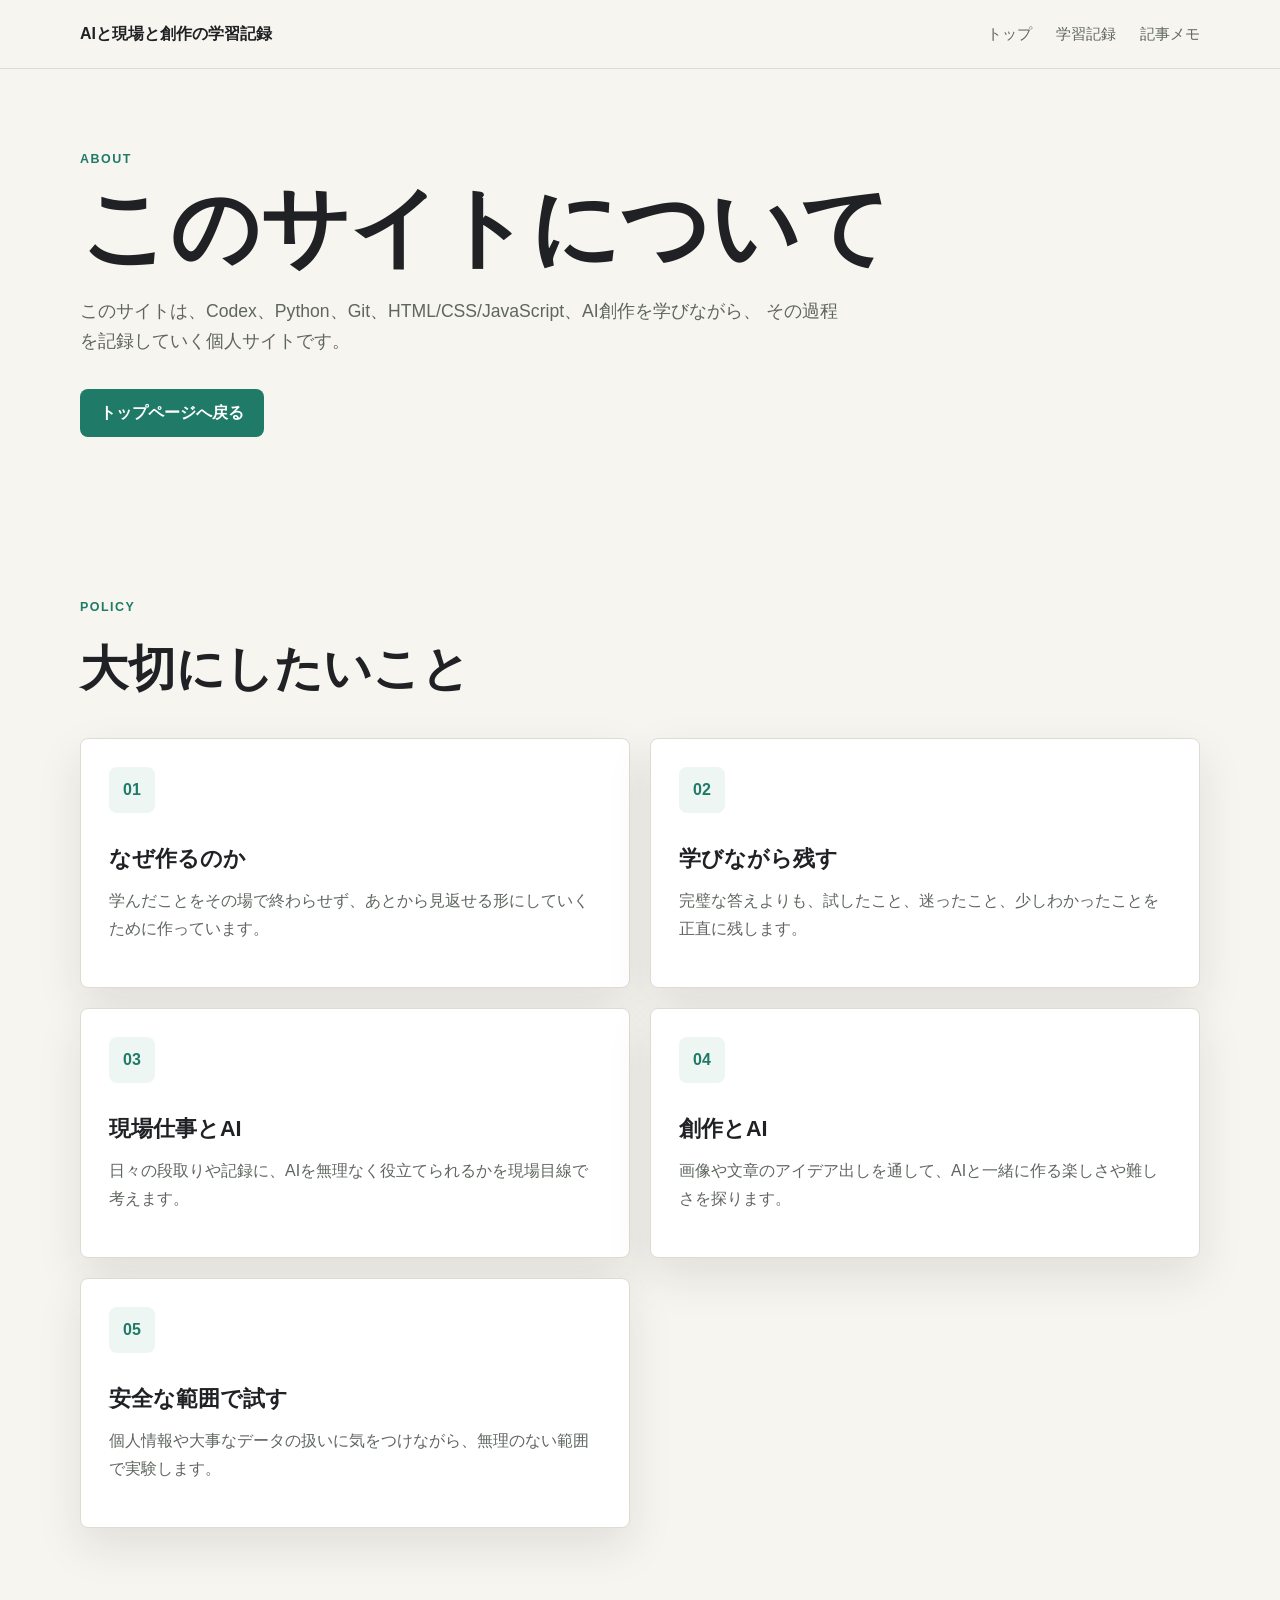
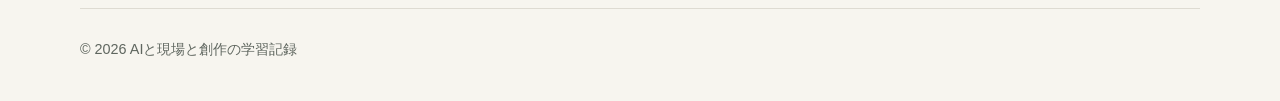
==== about.html @ 14029eb0 "Add about page" ====
<!DOCTYPE html>
<html lang="ja">
<head>
  <meta charset="UTF-8">
  <meta name="viewport" content="width=device-width, initial-scale=1.0">
  <title>このサイトについて | AIと現場と創作の学習記録</title>
  <link rel="stylesheet" href="style.css">
</head>
<body>
  <header class="site-header">
    <nav class="nav" aria-label="メインナビゲーション">
      <a class="logo" href="index.html#about">AIと現場と創作の学習記録</a>
      <button class="nav-toggle" type="button" aria-expanded="false" aria-controls="nav-links">
        <span class="nav-toggle-line"></span>
        <span class="nav-toggle-line"></span>
        <span class="nav-toggle-line"></span>
        <span class="sr-only">メニュー</span>
      </button>
      <ul class="nav-links" id="nav-links">
        <li><a href="index.html#about">トップ</a></li>
        <li><a href="learning.html">学習記録</a></li>
        <li><a href="articles.html">記事メモ</a></li>
      </ul>
    </nav>
  </header>

  <main>
    <section class="section page-intro">
      <p class="eyebrow">About</p>
      <h1>このサイトについて</h1>
      <p class="lead">
        このサイトは、Codex、Python、Git、HTML/CSS/JavaScript、AI創作を学びながら、
        その過程を記録していく個人サイトです。
      </p>
      <a class="primary-link" href="index.html#about">トップページへ戻る</a>
    </section>

    <section class="section" aria-labelledby="about-title">
      <div class="section-heading">
        <p class="eyebrow">Policy</p>
        <h2 id="about-title">大切にしたいこと</h2>
      </div>

      <div class="card-grid learning-grid">
        <article class="topic-card">
          <div class="card-icon">01</div>
          <h3>なぜ作るのか</h3>
          <p>
            学んだことをその場で終わらせず、あとから見返せる形にしていくために作っています。
          </p>
        </article>

        <article class="topic-card">
          <div class="card-icon">02</div>
          <h3>学びながら残す</h3>
          <p>
            完璧な答えよりも、試したこと、迷ったこと、少しわかったことを正直に残します。
          </p>
        </article>

        <article class="topic-card">
          <div class="card-icon">03</div>
          <h3>現場仕事とAI</h3>
          <p>
            日々の段取りや記録に、AIを無理なく役立てられるかを現場目線で考えます。
          </p>
        </article>

        <article class="topic-card">
          <div class="card-icon">04</div>
          <h3>創作とAI</h3>
          <p>
            画像や文章のアイデア出しを通して、AIと一緒に作る楽しさや難しさを探ります。
          </p>
        </article>

        <article class="topic-card">
          <div class="card-icon">05</div>
          <h3>安全な範囲で試す</h3>
          <p>
            個人情報や大事なデータの扱いに気をつけながら、無理のない範囲で実験します。
          </p>
        </article>
      </div>
    </section>
  </main>

  <footer class="site-footer">
    <p>&copy; 2026 AIと現場と創作の学習記録</p>
  </footer>

  <script src="script.js"></script>
</body>
</html>
---- style.css ----
:root {
  --bg: #f7f5ef;
  --surface: #ffffff;
  --text: #202124;
  --muted: #5f665f;
  --line: #dedbd2;
  --accent: #1f7a68;
  --accent-dark: #16594c;
  --warm: #d8893a;
  --shadow: 0 18px 45px rgba(32, 33, 36, 0.1);
}

* {
  box-sizing: border-box;
}

html {
  scroll-behavior: smooth;
}

body {
  margin: 0;
  background: var(--bg);
  color: var(--text);
  font-family: -apple-system, BlinkMacSystemFont, "Segoe UI", sans-serif;
  line-height: 1.7;
}

a {
  color: inherit;
  text-decoration: none;
}

.site-header {
  position: sticky;
  top: 0;
  z-index: 10;
  background: rgba(247, 245, 239, 0.92);
  border-bottom: 1px solid var(--line);
  backdrop-filter: blur(12px);
}

.nav {
  display: flex;
  align-items: center;
  justify-content: space-between;
  width: min(1120px, calc(100% - 32px));
  min-height: 68px;
  margin: 0 auto;
}

.logo {
  font-weight: 700;
  letter-spacing: 0;
}

.nav-links {
  display: flex;
  align-items: center;
  gap: 24px;
  margin: 0;
  padding: 0;
  color: var(--muted);
  font-size: 0.95rem;
  list-style: none;
}

.nav-links a:hover {
  color: var(--accent);
}

.nav-toggle {
  display: none;
  width: 42px;
  height: 42px;
  padding: 0;
  background: var(--surface);
  border: 1px solid var(--line);
  border-radius: 8px;
  cursor: pointer;
}

.nav-toggle-line {
  display: block;
  width: 18px;
  height: 2px;
  margin: 4px auto;
  background: var(--text);
}

.sr-only {
  position: absolute;
  width: 1px;
  height: 1px;
  overflow: hidden;
  clip: rect(0, 0, 0, 0);
  white-space: nowrap;
}

.hero {
  display: grid;
  min-height: calc(100vh - 68px);
  padding: 72px 16px 96px;
  place-items: center;
  background:
    linear-gradient(135deg, rgba(31, 122, 104, 0.16), transparent 38%),
    linear-gradient(315deg, rgba(216, 137, 58, 0.2), transparent 36%),
    var(--bg);
}

.hero-content {
  width: min(900px, 100%);
}

.page-intro {
  padding-top: 96px;
  padding-bottom: 40px;
}

.eyebrow {
  margin: 0 0 10px;
  color: var(--accent);
  font-size: 0.78rem;
  font-weight: 700;
  letter-spacing: 0.12em;
  text-transform: uppercase;
}

h1,
h2,
h3,
p {
  margin-top: 0;
}

h1 {
  max-width: 820px;
  margin-bottom: 20px;
  font-size: clamp(2.25rem, 8vw, 5.5rem);
  line-height: 1.1;
}

.lead {
  max-width: 760px;
  margin-bottom: 32px;
  color: var(--muted);
  font-size: 1.1rem;
}

.primary-link {
  display: inline-flex;
  align-items: center;
  min-height: 48px;
  padding: 0 20px;
  background: var(--accent);
  color: #ffffff;
  border-radius: 8px;
  font-weight: 700;
  transition: background 0.2s ease, transform 0.2s ease;
}

.primary-link:hover {
  background: var(--accent-dark);
  transform: translateY(-2px);
}

.section {
  width: min(1120px, calc(100% - 32px));
  margin: 0 auto;
  padding: 80px 0;
}

.section-heading {
  margin-bottom: 28px;
}

.section-heading h2 {
  margin-bottom: 0;
  font-size: clamp(1.8rem, 4vw, 3rem);
}

.card-grid {
  display: grid;
  grid-template-columns: repeat(3, minmax(0, 1fr));
  gap: 20px;
}

.learning-grid {
  grid-template-columns: repeat(2, minmax(0, 1fr));
}

.topic-card {
  min-height: 250px;
  padding: 28px;
  background: var(--surface);
  border: 1px solid var(--line);
  border-radius: 8px;
  box-shadow: var(--shadow);
}

.card-icon {
  display: inline-grid;
  width: 46px;
  height: 46px;
  margin-bottom: 28px;
  place-items: center;
  background: #eef6f4;
  color: var(--accent);
  border-radius: 8px;
  font-weight: 800;
}

.topic-card h3 {
  margin-bottom: 10px;
  font-size: 1.35rem;
}

.topic-card p {
  margin-bottom: 0;
  color: var(--muted);
}

.link-section {
  padding-top: 32px;
}

.link-list {
  display: grid;
  grid-template-columns: repeat(3, minmax(0, 1fr));
  gap: 14px;
}

.link-list a {
  display: flex;
  align-items: center;
  justify-content: center;
  min-height: 64px;
  padding: 12px 16px;
  background: var(--text);
  color: #ffffff;
  border-radius: 8px;
  font-weight: 700;
  transition: background 0.2s ease, transform 0.2s ease;
}

.link-list a:hover {
  background: var(--warm);
  transform: translateY(-2px);
}

.site-footer {
  width: min(1120px, calc(100% - 32px));
  margin: 0 auto;
  padding: 28px 0 40px;
  color: var(--muted);
  border-top: 1px solid var(--line);
  font-size: 0.9rem;
}

.site-footer p {
  margin: 0;
}

@media (max-width: 760px) {
  .nav {
    position: relative;
  }

  .logo {
    max-width: 230px;
    font-size: 0.94rem;
    line-height: 1.35;
  }

  .nav-toggle {
    display: block;
  }

  .nav-links {
    position: absolute;
    top: 68px;
    right: 0;
    left: 0;
    display: none;
    flex-direction: column;
    align-items: stretch;
    gap: 0;
    padding: 8px;
    background: var(--surface);
    border: 1px solid var(--line);
    border-radius: 8px;
    box-shadow: var(--shadow);
  }

  .nav-links.is-open {
    display: flex;
  }

  .nav-links a {
    display: block;
    padding: 12px;
  }

  .hero {
    min-height: auto;
    padding-top: 72px;
    padding-bottom: 72px;
  }

  .lead {
    font-size: 1rem;
  }

  .section {
    padding: 56px 0;
  }

  .card-grid,
  .learning-grid,
  .link-list {
    grid-template-columns: 1fr;
  }

  .topic-card {
    min-height: auto;
    padding: 24px;
  }
}
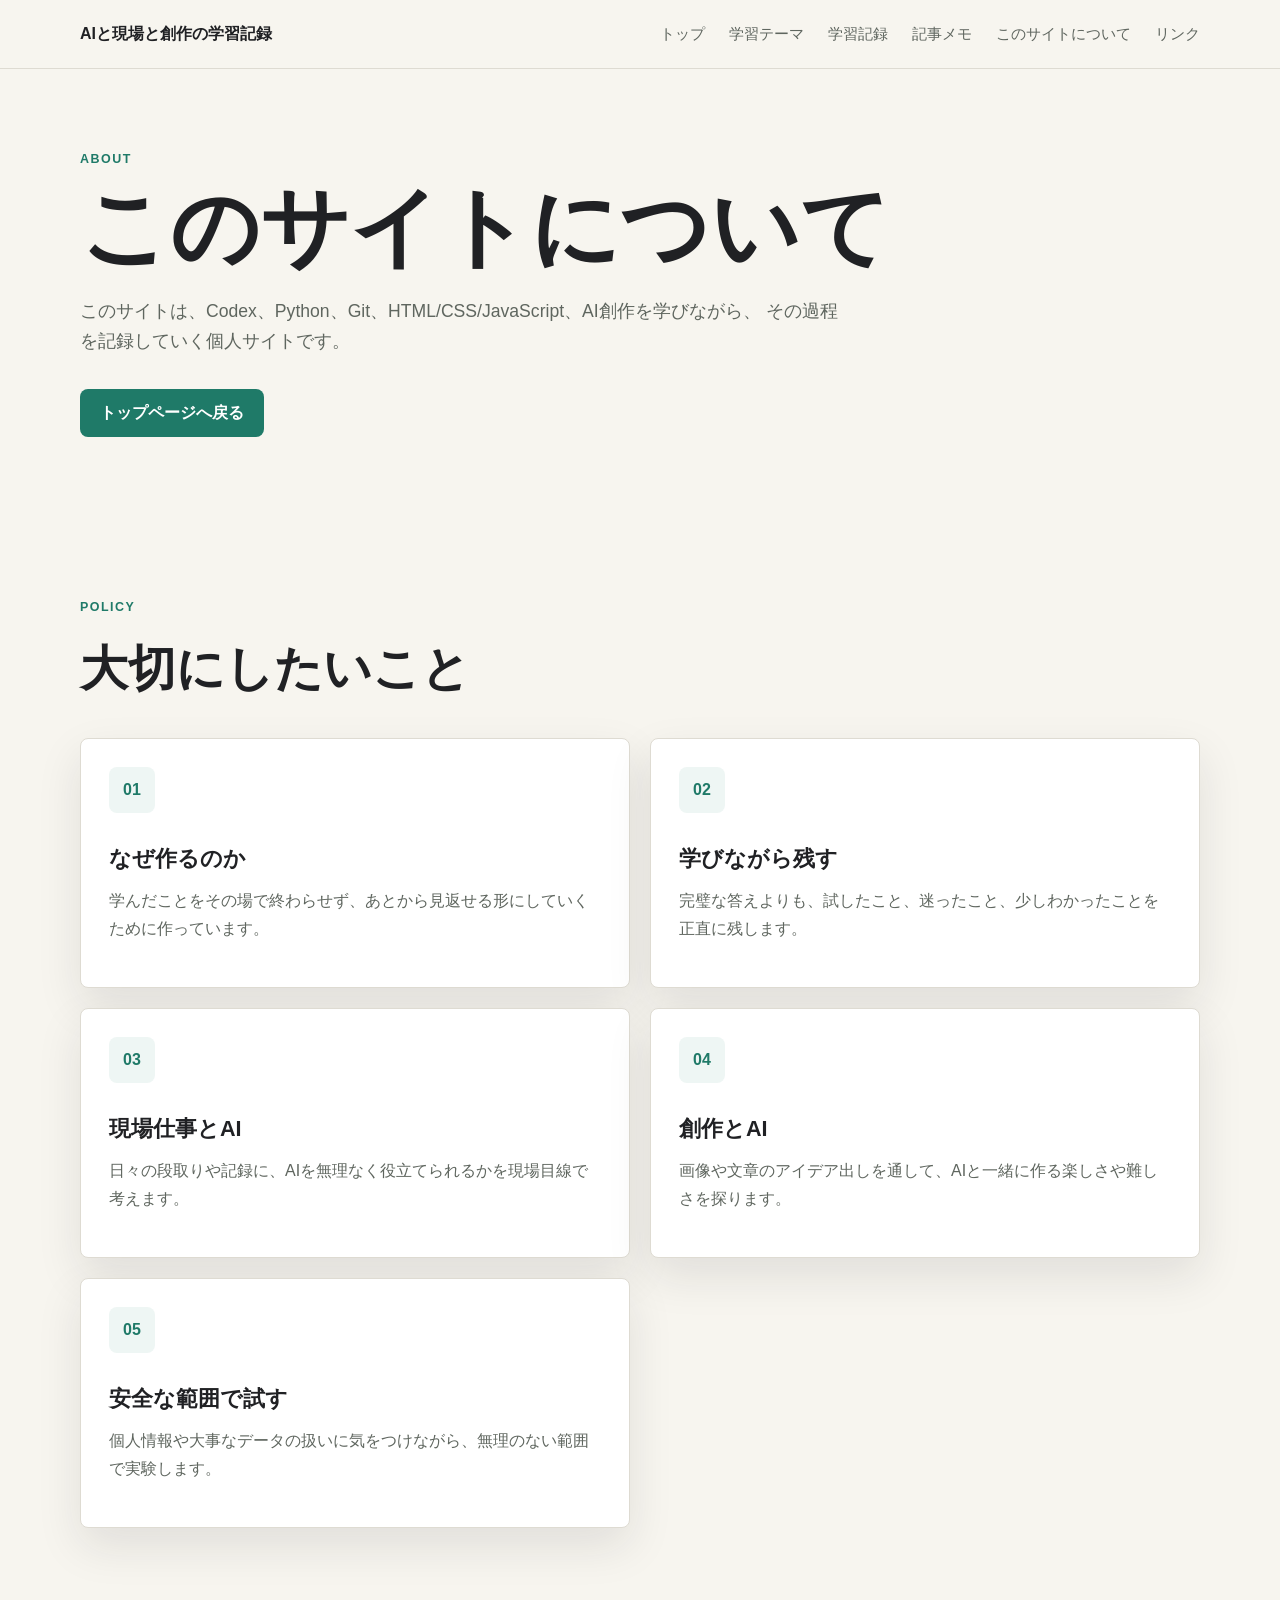
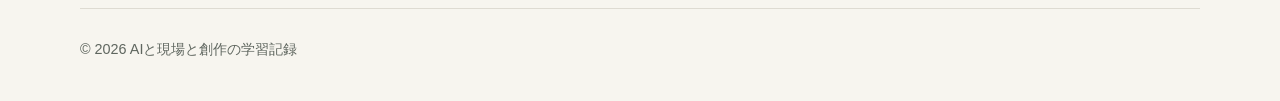
==== commit e6ea269a: "Unify navigation links" ====
--- a/about.html
+++ b/about.html
@@ -17,9 +17,12 @@
         <span class="sr-only">メニュー</span>
       </button>
       <ul class="nav-links" id="nav-links">
-        <li><a href="index.html#about">トップ</a></li>
+        <li><a href="index.html">トップ</a></li>
+        <li><a href="index.html#topics">学習テーマ</a></li>
         <li><a href="learning.html">学習記録</a></li>
         <li><a href="articles.html">記事メモ</a></li>
+        <li><a href="about.html">このサイトについて</a></li>
+        <li><a href="index.html#links">リンク</a></li>
       </ul>
     </nav>
   </header>
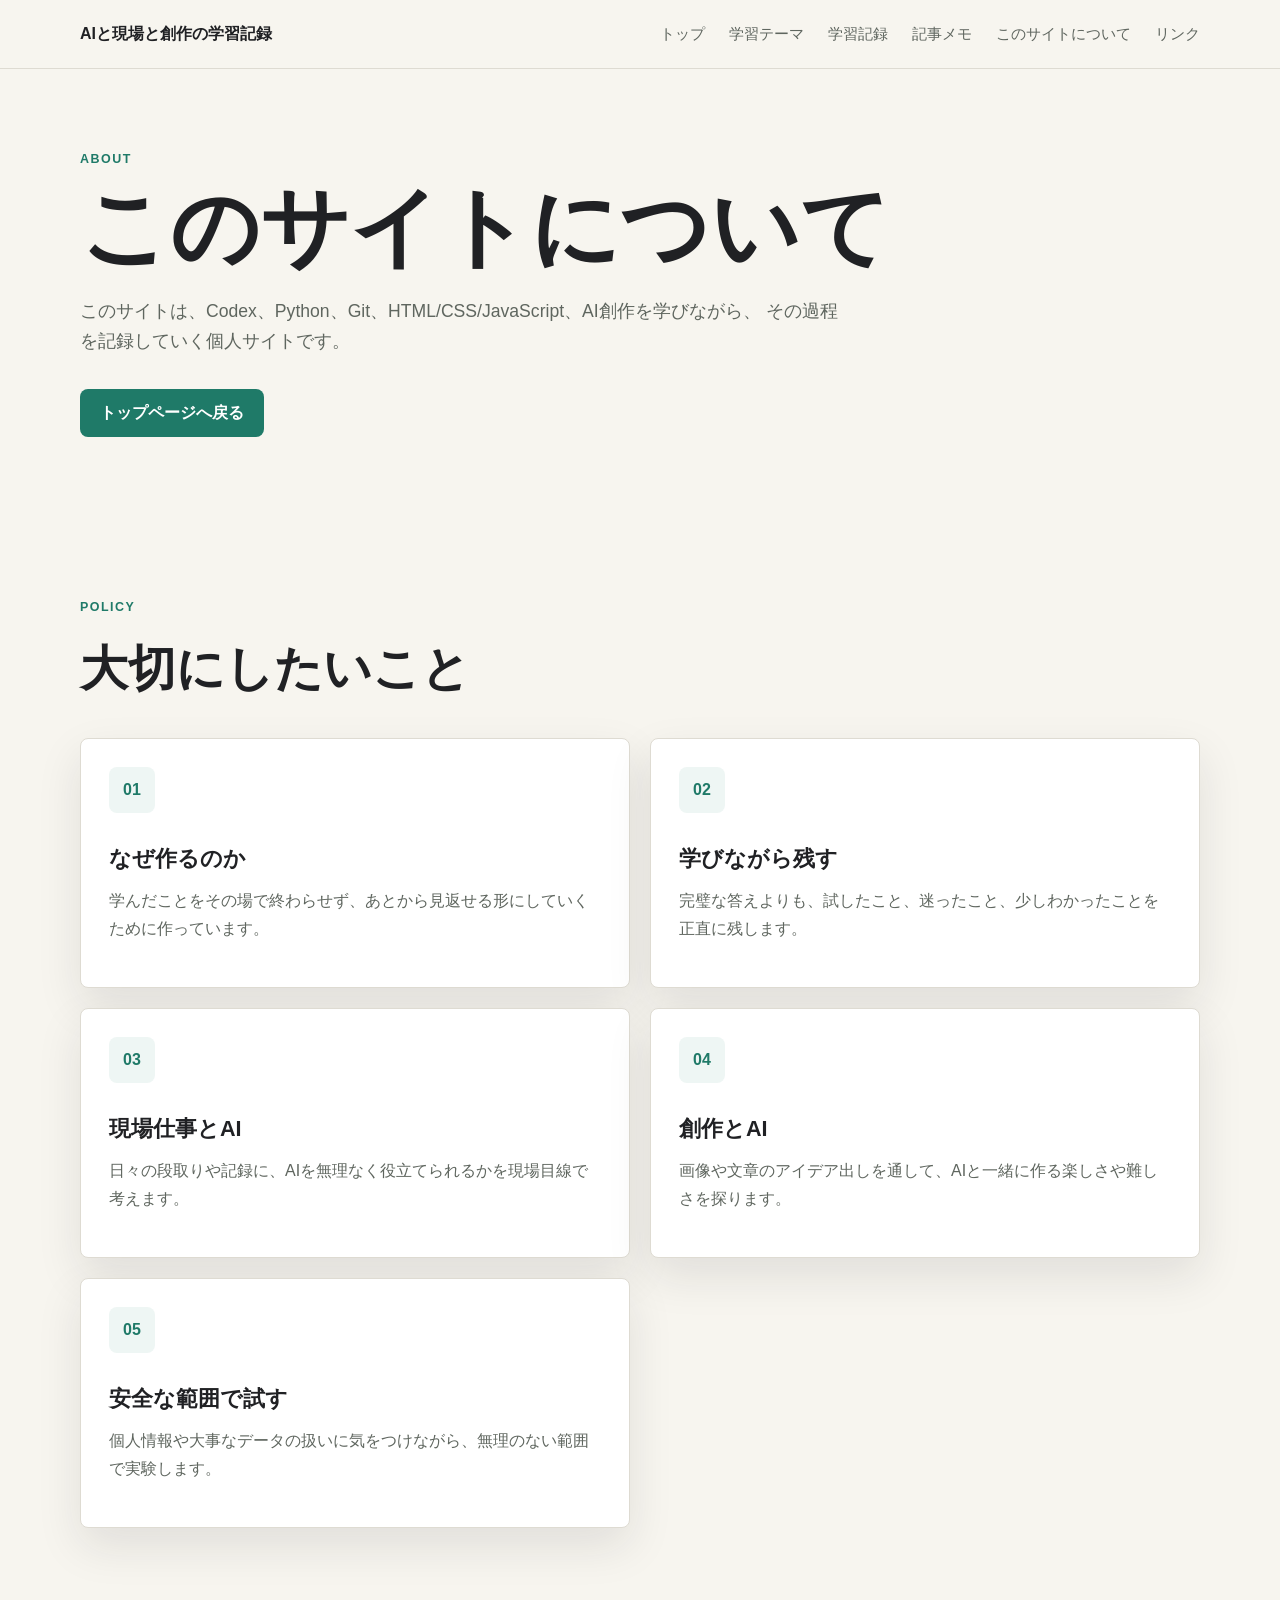
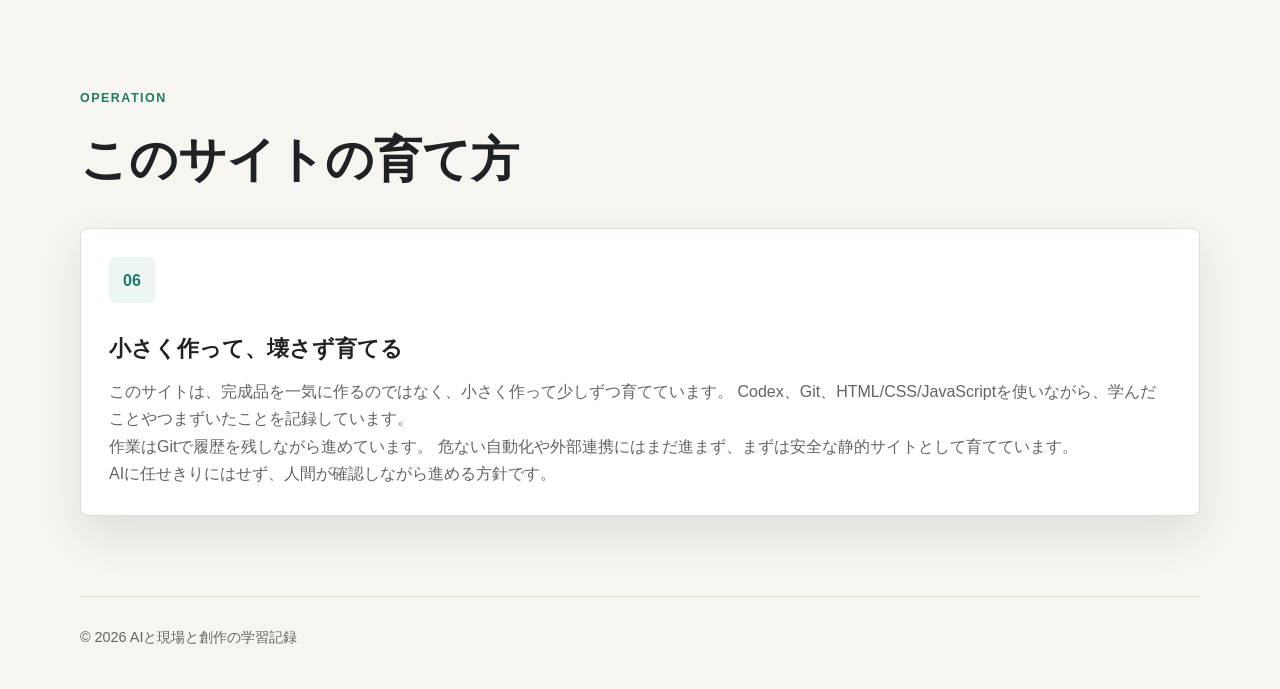
==== commit f919ff49: "Add site operation policy" ====
--- a/about.html
+++ b/about.html
@@ -86,6 +86,29 @@
         </article>
       </div>
     </section>
+
+    <section class="section" aria-labelledby="operation-title">
+      <div class="section-heading">
+        <p class="eyebrow">Operation</p>
+        <h2 id="operation-title">このサイトの育て方</h2>
+      </div>
+
+      <article class="topic-card">
+        <div class="card-icon">06</div>
+        <h3>小さく作って、壊さず育てる</h3>
+        <p>
+          このサイトは、完成品を一気に作るのではなく、小さく作って少しずつ育てています。
+          Codex、Git、HTML/CSS/JavaScriptを使いながら、学んだことやつまずいたことを記録しています。
+        </p>
+        <p>
+          作業はGitで履歴を残しながら進めています。
+          危ない自動化や外部連携にはまだ進まず、まずは安全な静的サイトとして育てています。
+        </p>
+        <p>
+          AIに任せきりにはせず、人間が確認しながら進める方針です。
+        </p>
+      </article>
+    </section>
   </main>
 
   <footer class="site-footer">
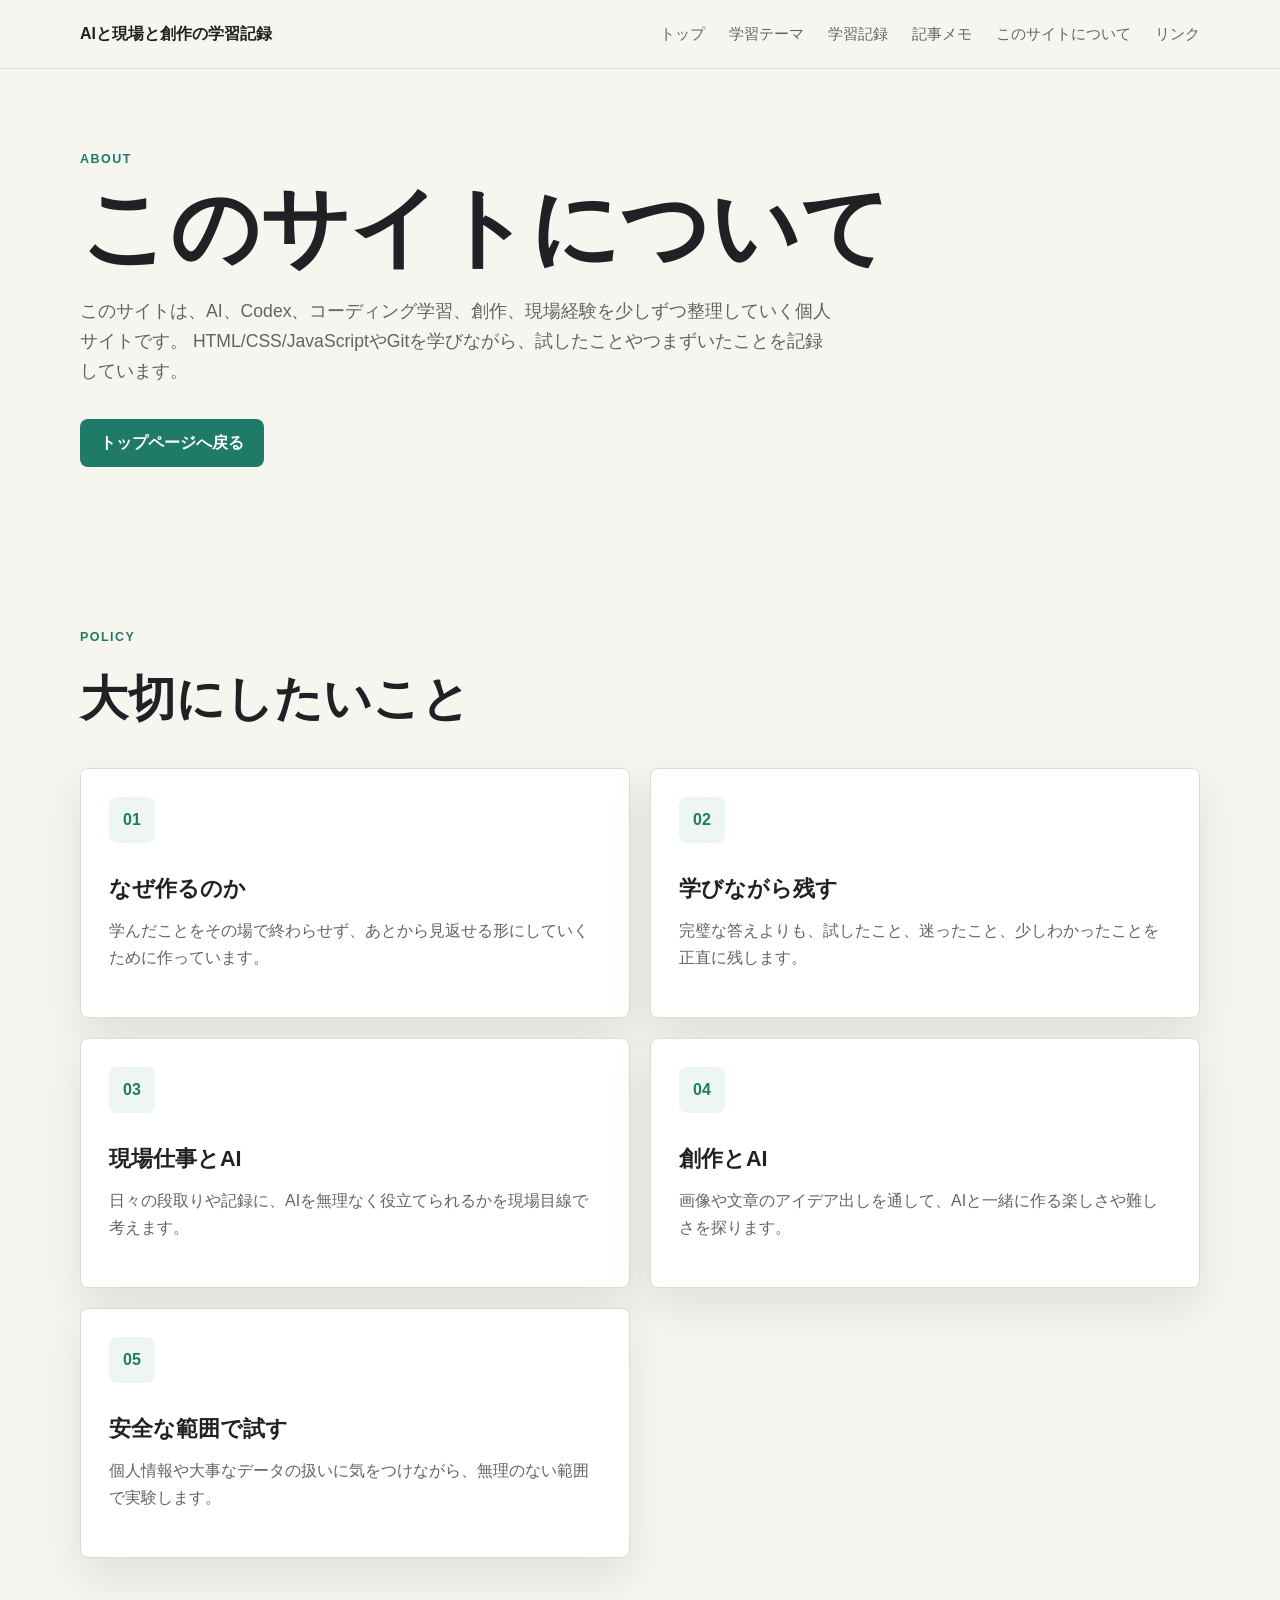
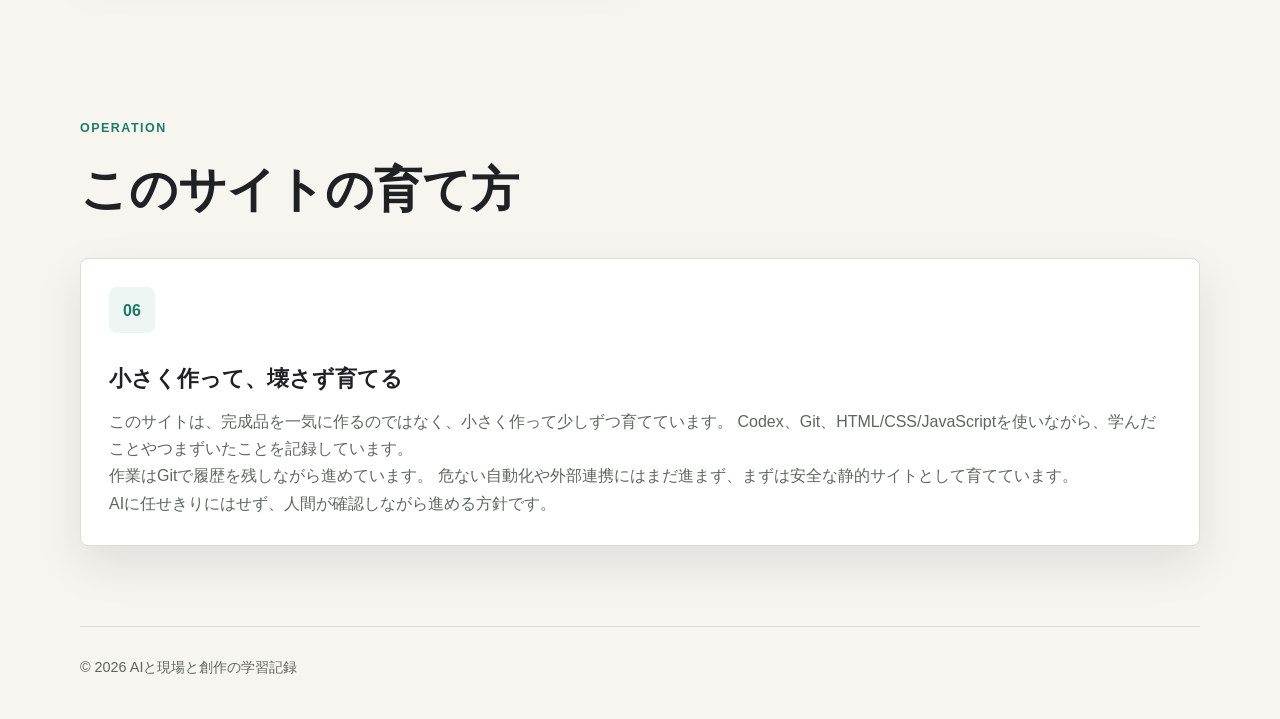
==== commit c03d38f7: "Clarify about page description" ====
--- a/about.html
+++ b/about.html
@@ -32,8 +32,8 @@
       <p class="eyebrow">About</p>
       <h1>このサイトについて</h1>
       <p class="lead">
-        このサイトは、Codex、Python、Git、HTML/CSS/JavaScript、AI創作を学びながら、
-        その過程を記録していく個人サイトです。
+        このサイトは、AI、Codex、コーディング学習、創作、現場経験を少しずつ整理していく個人サイトです。
+        HTML/CSS/JavaScriptやGitを学びながら、試したことやつまずいたことを記録しています。
       </p>
       <a class="primary-link" href="index.html#about">トップページへ戻る</a>
     </section>
--- a/style.css
+++ b/style.css
@@ -147,6 +147,49 @@
   font-size: 1.1rem;
 }
 
+.hero-visual {
+  width: min(680px, 100%);
+  margin-bottom: 32px;
+}
+
+.visual-card {
+  padding: 18px;
+  background: rgba(255, 255, 255, 0.72);
+  border: 1px solid var(--line);
+  border-radius: 8px;
+  box-shadow: var(--shadow);
+}
+
+/* Future images can replace the placeholder inside .visual-card. */
+.visual-placeholder {
+  display: grid;
+  min-height: 180px;
+  margin-bottom: 16px;
+  place-items: center;
+  background:
+    linear-gradient(135deg, rgba(31, 122, 104, 0.16), transparent 44%),
+    linear-gradient(315deg, rgba(216, 137, 58, 0.22), transparent 40%),
+    #eef6f4;
+  border: 1px dashed rgba(31, 122, 104, 0.45);
+  border-radius: 8px;
+  color: var(--accent-dark);
+  font-weight: 800;
+}
+
+.visual-image {
+  display: block;
+  width: 100%;
+  aspect-ratio: 16 / 9;
+  margin-bottom: 16px;
+  object-fit: cover;
+  border-radius: 8px;
+}
+
+.visual-note {
+  margin-bottom: 0;
+  color: var(--muted);
+}
+
 .primary-link {
   display: inline-flex;
   align-items: center;
@@ -162,6 +205,13 @@
 .primary-link:hover {
   background: var(--accent-dark);
   transform: translateY(-2px);
+}
+
+.post-footer-nav {
+  display: flex;
+  flex-wrap: wrap;
+  gap: 12px;
+  margin-top: 24px;
 }
 
 .section {
@@ -208,6 +258,27 @@
   color: var(--accent);
   border-radius: 8px;
   font-weight: 800;
+}
+
+.post-thumbnail-placeholder {
+  display: grid;
+  min-height: 140px;
+  margin-bottom: 18px;
+  place-items: center;
+  background: #eef6f4;
+  border: 1px dashed rgba(31, 122, 104, 0.45);
+  border-radius: 8px;
+  color: var(--accent-dark);
+  font-weight: 800;
+}
+
+.post-thumbnail-image {
+  display: block;
+  width: 100%;
+  aspect-ratio: 16 / 9;
+  margin-bottom: 18px;
+  object-fit: cover;
+  border-radius: 8px;
 }
 
 .topic-card h3 {
